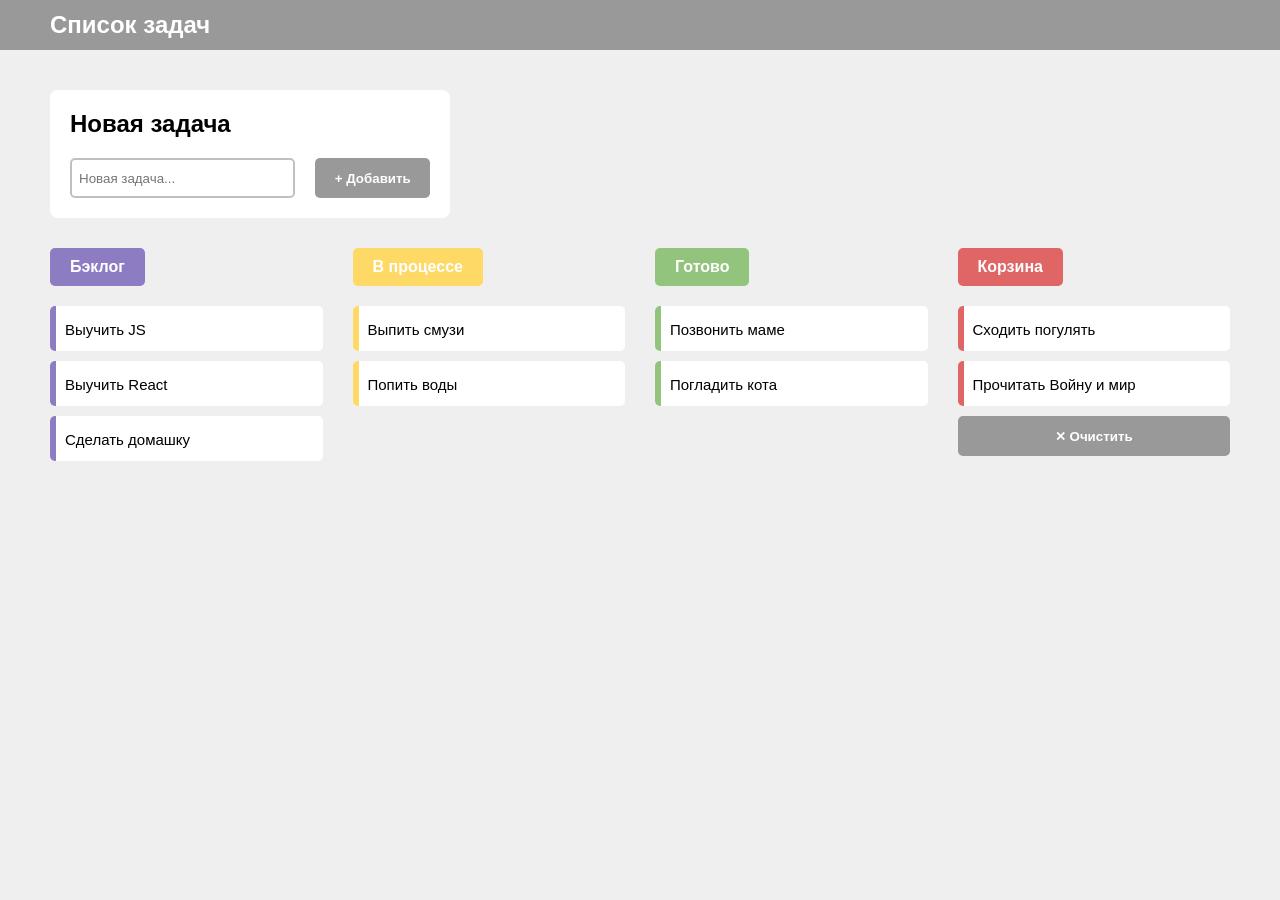
==== index.html @ 303f0cb3 "feat: added html and css files" ====
<!DOCTYPE html>
<html lang="en">
<head>
    <meta charset="UTF-8">
    <meta name="viewport" content="width=device-width, initial-scale=1.0">
    <title>Шумалкина Екатерина Алексеевна</title>
    <link rel="stylesheet" href="style.css">
</head>
<body>
    <header class="header">
        <h2 class="header-title">Список задач</h2>
    </header>
    <div class="main-container">
        <div class="new-task_container">
            <h2 class="new-task_title">Новая задача</h2>
            <div class="new-task_input_container">
                <input type="text" class="new-task_input" placeholder="Новая задача...">
                <button class="new-task_button">+ Добавить</button>
            </div>
        </div>

        <div class="columns">
            <div class="column">
                <span class="task-title backlog">Бэклог</span>
                <div class="task task-backlog">Выучить JS</div>
                <div class="task task-backlog">Выучить React</div>
                <div class="task task-backlog">Сделать домашку</div>
            </div>
    
            <div class="column">
                <span class="task-title process">В процессе</span>
                <div class="task task-process">Выпить смузи</div>
                <div class="task task-process">Попить воды</div>
            </div>
    
            <div class="column">
                <span class="task-title gotovo">Готово</span>
                <div class="task task-gotovo">Позвонить маме</div>
                <div class="task task-gotovo">Погладить кота</div>
            </div>
    
            <div class="column">
                <span class="task-title trash">Корзина</span>
                <div class="task task-trash">Сходить погулять</div>
                <div class="task task-trash">Прочитать Войну и мир</div>
                <button class="delete-button">✕ Очистить</button>
            </div>
        </div>
    </div>
</body>
</html>
---- style.css ----
* {
    box-sizing: border-box;
    margin: 0;
    padding: 0;
  }

body{
    font-family: Arial, Helvetica, sans-serif;
    background-color: #efefef;
}

.header{
    background-color: #999999;
    color: #fff;
    text-align: left;
    line-height: 50px;
    height: 50px;
    padding-left: 50px;
}

.main-container{
    margin: 40px 50px 50px 50px;
}

.new-task_container{
    background-color: #fff;
    border-radius: 8px;
    width: 400px;
}

.new-task_title{
    padding-top: 20px;
    padding-left: 20px;
}

.new-task_input_container{
    display: flex;
}

.new-task_input{
    margin: 20px 10px 20px 20px;
    height: 40px;
    flex-grow: 1;
    text-align: auto;
    border: 2px solid #c0c0c0;
    border-radius: 5px;
    padding: 7px;

}

.new-task_button{
    margin: 20px 20px 20px 10px;
    height: 40px;
    flex-grow: 1;
    border-radius: 5px;
    background-color: #999999;
    border: none;
    cursor: pointer;
    color: #fff;
    font-weight: bold;
}
.new-task_button:hover {
    background-color: #858585;
}

.columns{
    display: flex;
    margin-top: 30px;
    justify-content: space-between;
    gap: 30px;
}

.column{
    flex: 1;
}

.task-title{
    padding: 10px 20px 10px 20px;
    border-radius: 5px;
    font-style: 15px;
    display: inline-block;
    font-weight: bold;
    margin-bottom: 10px;
}

.backlog{
    background-color: #8e7cc3;
    color: #fff;
}
.process{
    background-color: #ffd966;
    color: #fff;
}
.gotovo{
    background-color: #93c47d;
    color: #fff;
}
.trash{
    background-color: #e06666;
    color: #fff;
}

.task{
    position: relative;
    background-color: #fff;
    height: 45px;
    font-size: 15px;
    border-radius: 5px;
    padding-top: 15px;
    padding-bottom: 15px;
    padding-left: 15px;
    margin: 10px 0 10px 0;
}

.task::before {
    content: "";
    position: absolute;
    left: 0;
    top: 0;
    width: 6px;
    height: 100%;
    background-color: #2196f3;
    border-radius: 5px 0 0 5px;
  }

.task-backlog::before{
    background-color: #8e7cc3;
}
.task-process::before{
    background-color: #ffd966;
}
.task-gotovo::before{
    background-color: #93c47d;
}
.task-trash::before{
    background-color: #e06666;
}

.delete-button{
    height: 40px;
    flex-grow: 1;
    border-radius: 5px;
    background-color: #999999;
    border: none;
    cursor: pointer;
    color: #fff;
    font-weight: bold;
    width: 100%;
}
.delete_button:hover {
    background-color: #858585;
}
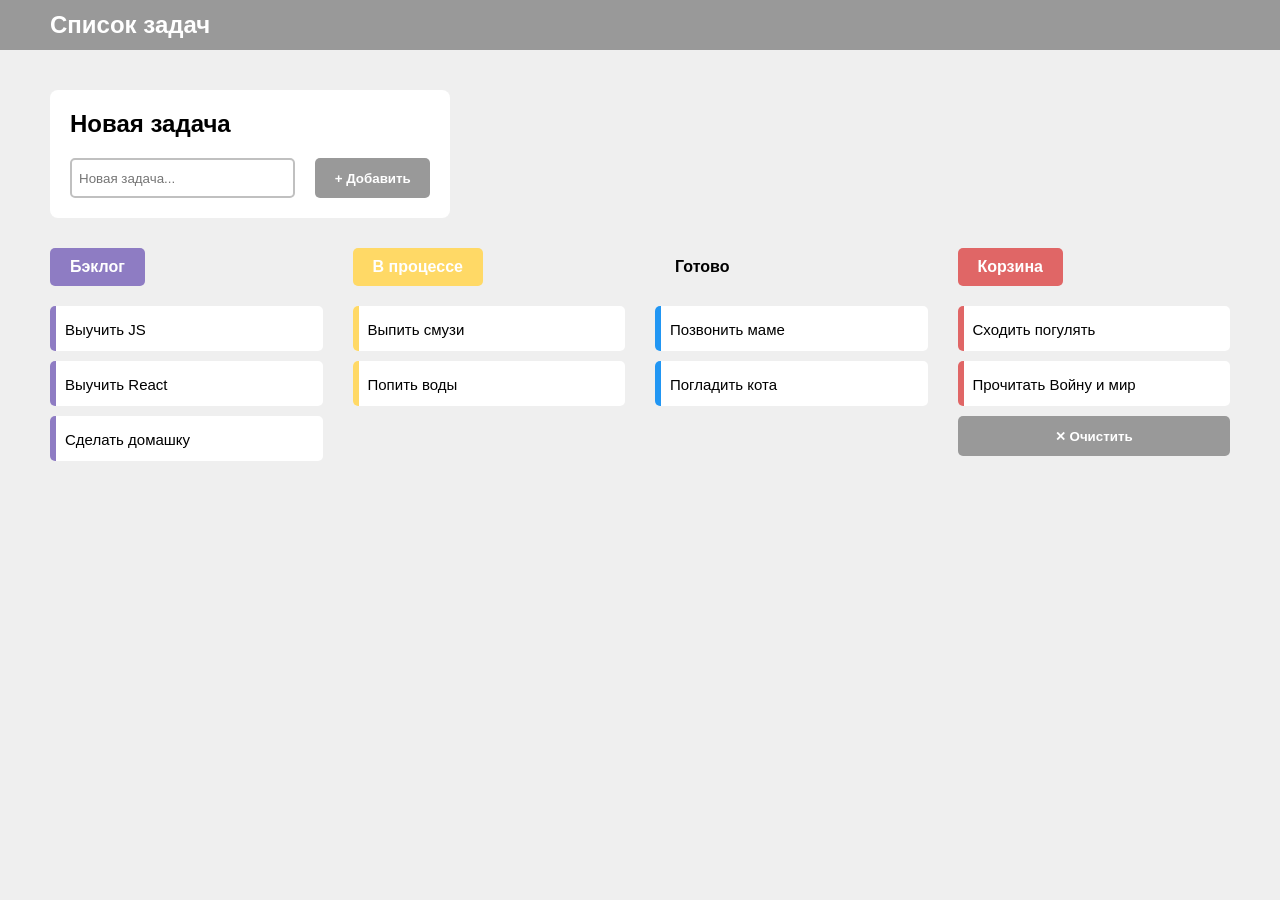
==== commit 97c2e295: "Update index.html" ====
--- a/index.html
+++ b/index.html
@@ -34,9 +34,9 @@
             </div>
     
             <div class="column">
-                <span class="task-title gotovo">Готово</span>
-                <div class="task task-gotovo">Позвонить маме</div>
-                <div class="task task-gotovo">Погладить кота</div>
+                <span class="task-title done">Готово</span>
+                <div class="task task-done">Позвонить маме</div>
+                <div class="task task-done">Погладить кота</div>
             </div>
     
             <div class="column">
@@ -48,4 +48,4 @@
         </div>
     </div>
 </body>
-</html>+</html>
--- a/style.css
+++ b/style.css
@@ -147,6 +147,6 @@
     font-weight: bold;
     width: 100%;
 }
-.delete_button:hover {
+.delete-button:hover {
     background-color: #858585;
-}+}
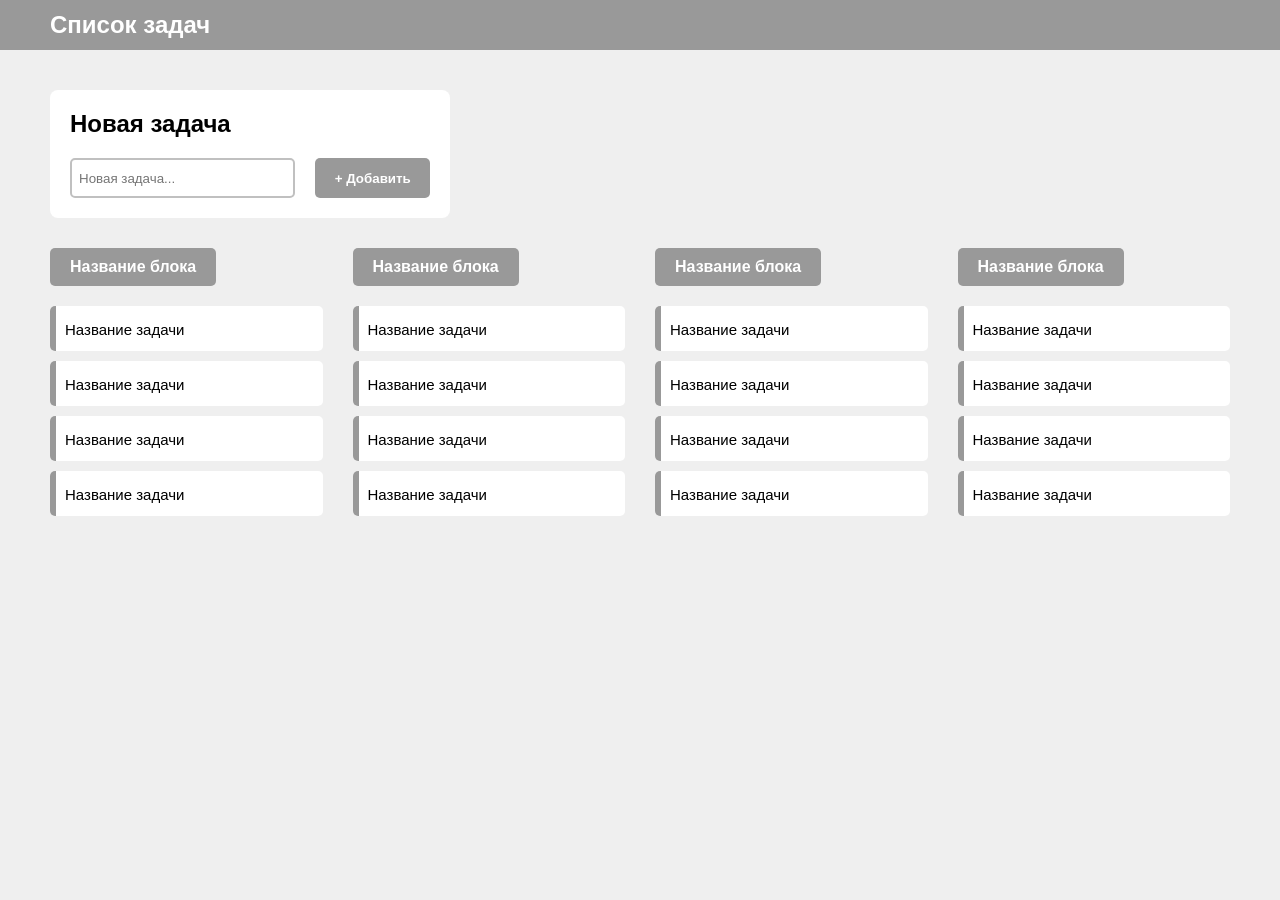
==== commit ae30af1e: "feat: html splitted" ====
--- a/index.html
+++ b/index.html
@@ -1,51 +1,13 @@
 <!DOCTYPE html>
 <html lang="en">
 <head>
-    <meta charset="UTF-8">
-    <meta name="viewport" content="width=device-width, initial-scale=1.0">
-    <title>Шумалкина Екатерина Алексеевна</title>
-    <link rel="stylesheet" href="style.css">
+  <meta charset="UTF-8">
+  <meta name="viewport" content="width=device-width, initial-scale=1.0">
+  <title>Шумалкина Екатерина Алексеевна</title>
+  <link rel="stylesheet" href="style.css">
 </head>
 <body>
-    <header class="header">
-        <h2 class="header-title">Список задач</h2>
-    </header>
-    <div class="main-container">
-        <div class="new-task_container">
-            <h2 class="new-task_title">Новая задача</h2>
-            <div class="new-task_input_container">
-                <input type="text" class="new-task_input" placeholder="Новая задача...">
-                <button class="new-task_button">+ Добавить</button>
-            </div>
-        </div>
-
-        <div class="columns">
-            <div class="column">
-                <span class="task-title backlog">Бэклог</span>
-                <div class="task task-backlog">Выучить JS</div>
-                <div class="task task-backlog">Выучить React</div>
-                <div class="task task-backlog">Сделать домашку</div>
-            </div>
-    
-            <div class="column">
-                <span class="task-title process">В процессе</span>
-                <div class="task task-process">Выпить смузи</div>
-                <div class="task task-process">Попить воды</div>
-            </div>
-    
-            <div class="column">
-                <span class="task-title done">Готово</span>
-                <div class="task task-done">Позвонить маме</div>
-                <div class="task task-done">Погладить кота</div>
-            </div>
-    
-            <div class="column">
-                <span class="task-title trash">Корзина</span>
-                <div class="task task-trash">Сходить погулять</div>
-                <div class="task task-trash">Прочитать Войну и мир</div>
-                <button class="delete-button">✕ Очистить</button>
-            </div>
-        </div>
-    </div>
+  <div id="app"></div>
+  <script src="src/main.js" type="module"></script>
 </body>
 </html>
--- a/style.css
+++ b/style.css
@@ -81,6 +81,8 @@
     display: inline-block;
     font-weight: bold;
     margin-bottom: 10px;
+    background-color: #999999;
+    color: #fff;
 }
 
 .backlog{
@@ -91,7 +93,7 @@
     background-color: #ffd966;
     color: #fff;
 }
-.gotovo{
+.done{
     background-color: #93c47d;
     color: #fff;
 }
@@ -119,7 +121,7 @@
     top: 0;
     width: 6px;
     height: 100%;
-    background-color: #2196f3;
+    background-color: #999999;
     border-radius: 5px 0 0 5px;
   }
 
@@ -129,7 +131,7 @@
 .task-process::before{
     background-color: #ffd966;
 }
-.task-gotovo::before{
+.task-done::before{
     background-color: #93c47d;
 }
 .task-trash::before{
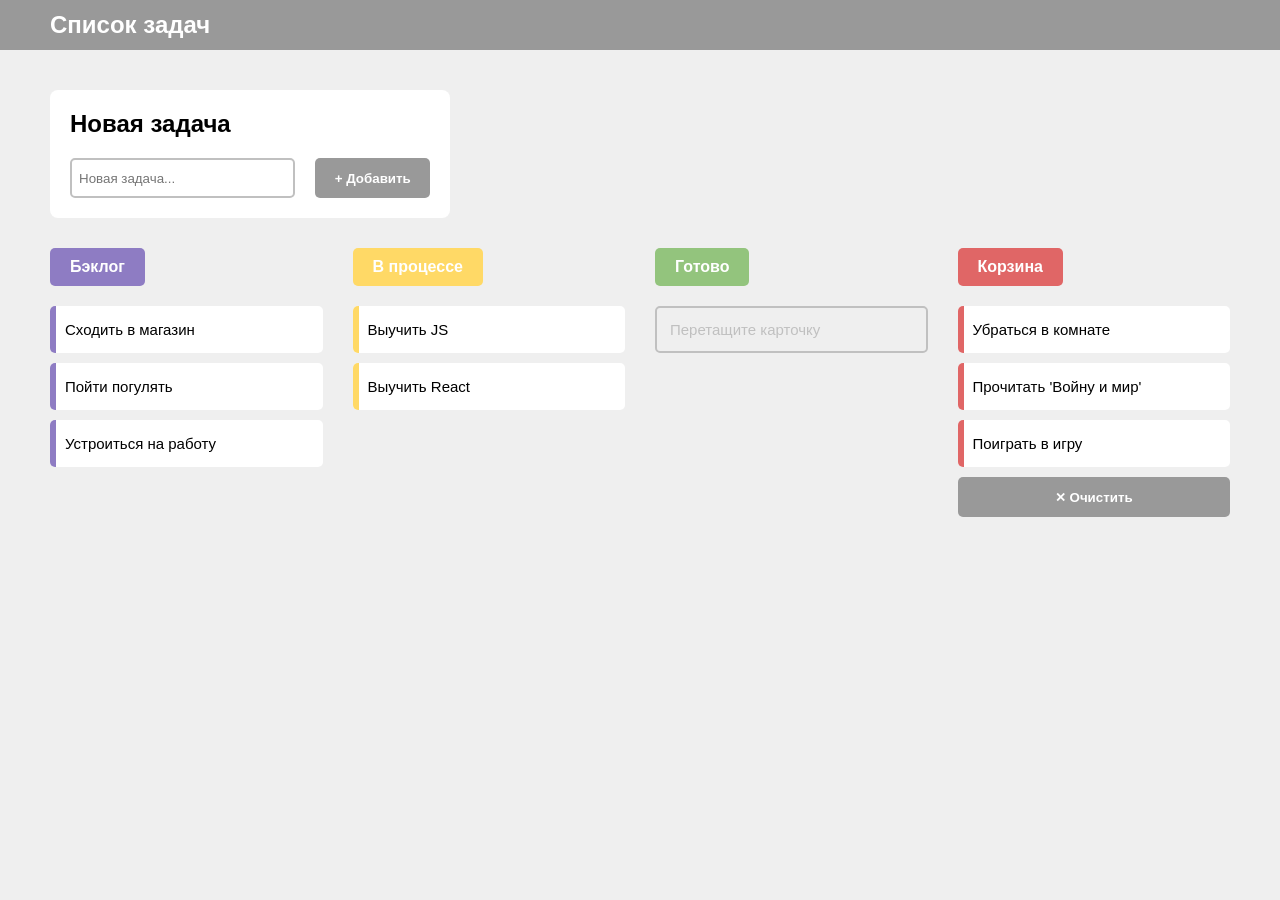
==== commit cd1a72b7: "feat: html splitted" ====
--- a/index.html
+++ b/index.html
@@ -11,3 +11,8 @@
   <script src="src/main.js" type="module"></script>
 </body>
 </html>
+
+
+
+
+
--- a/style.css
+++ b/style.css
@@ -105,13 +105,12 @@
 .task{
     position: relative;
     background-color: #fff;
-    height: 45px;
     font-size: 15px;
     border-radius: 5px;
-    padding-top: 15px;
-    padding-bottom: 15px;
-    padding-left: 15px;
+    padding: 15px;
     margin: 10px 0 10px 0;
+    display: flex;
+    align-items: center;
 }
 
 .task::before {
@@ -138,6 +137,19 @@
     background-color: #e06666;
 }
 
+.no-task{
+    position: relative;
+    background-color: #efefef;
+    font-size: 15px;
+    color: #c0c0c0;
+    border-radius: 5px;
+    border: 2px solid #c0c0c0;
+    padding: 13px;
+    margin: 10px 0 10px 0;
+    display: flex;
+    align-items: center;
+}
+
 .delete-button{
     height: 40px;
     flex-grow: 1;
@@ -152,3 +164,8 @@
 .delete-button:hover {
     background-color: #858585;
 }
+.delete-button:disabled {
+    background-color: #c0c0c0;
+    cursor: not-allowed;
+}
+
